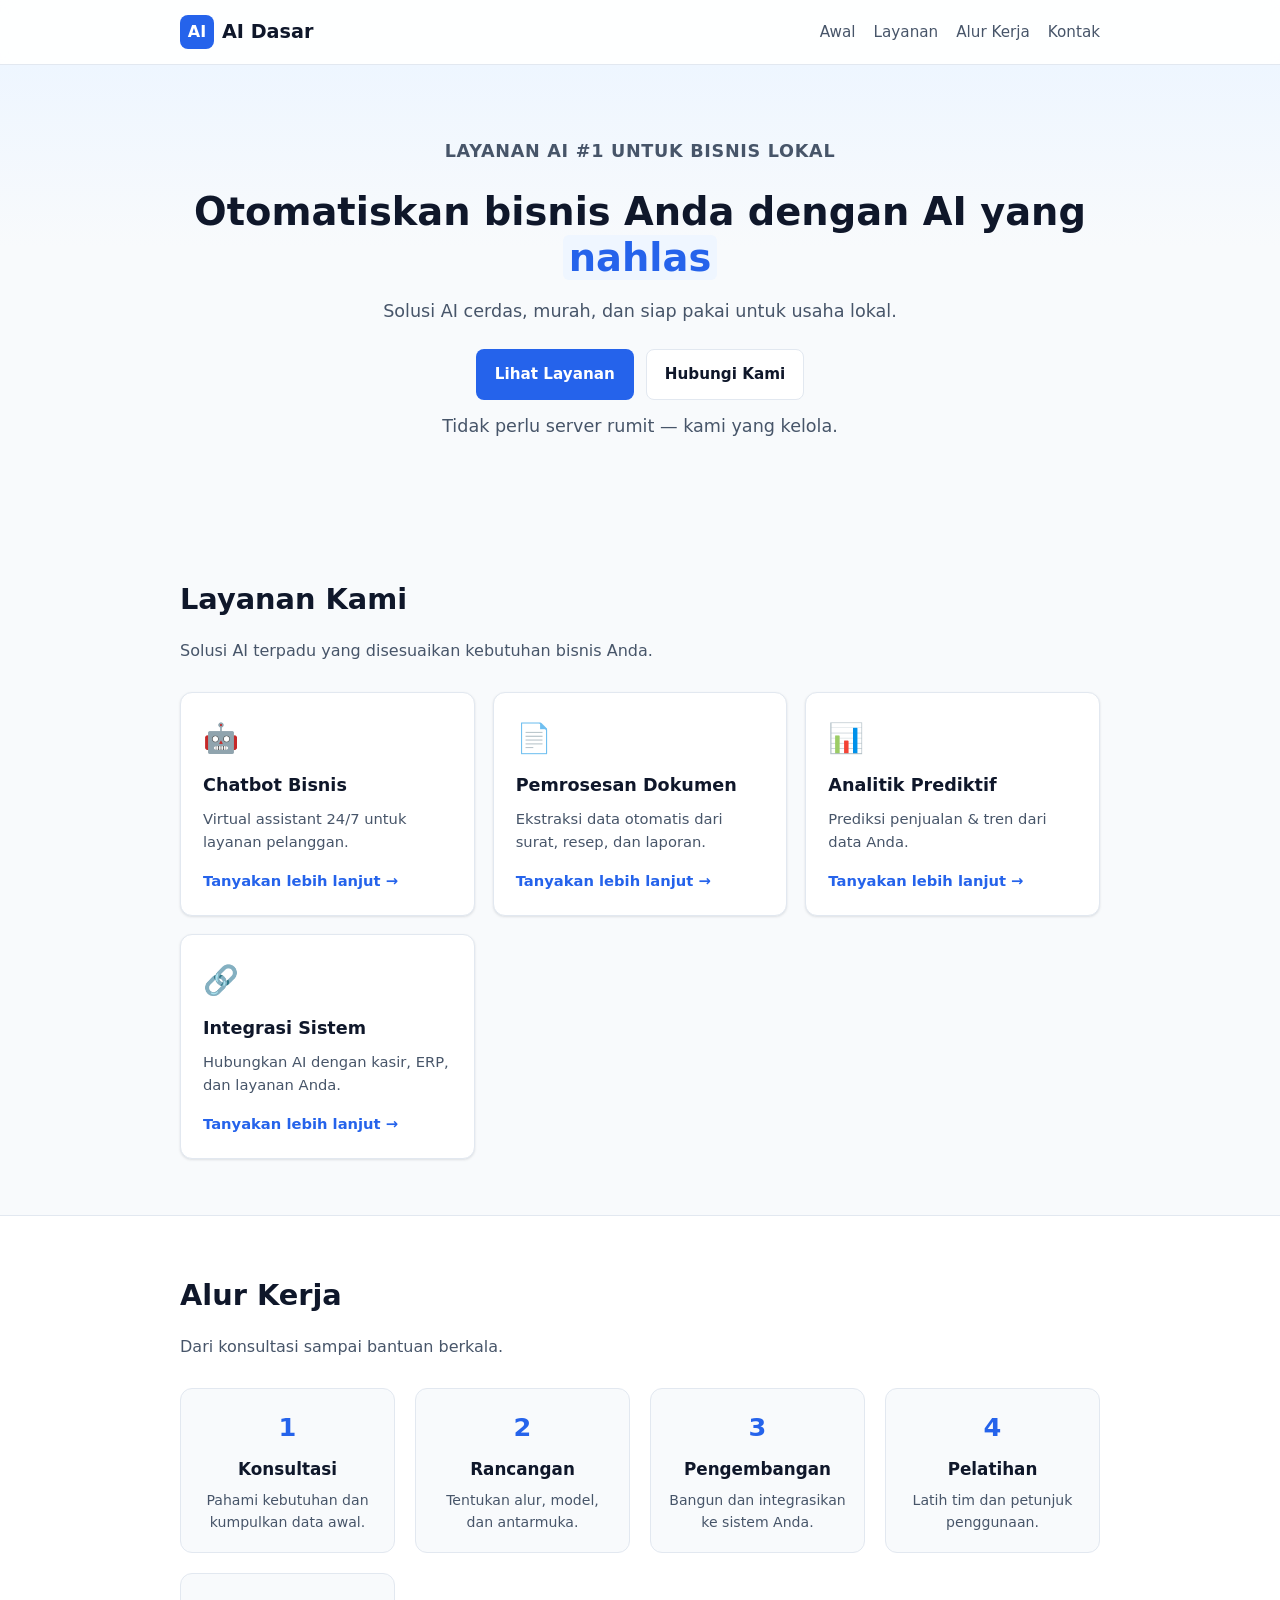
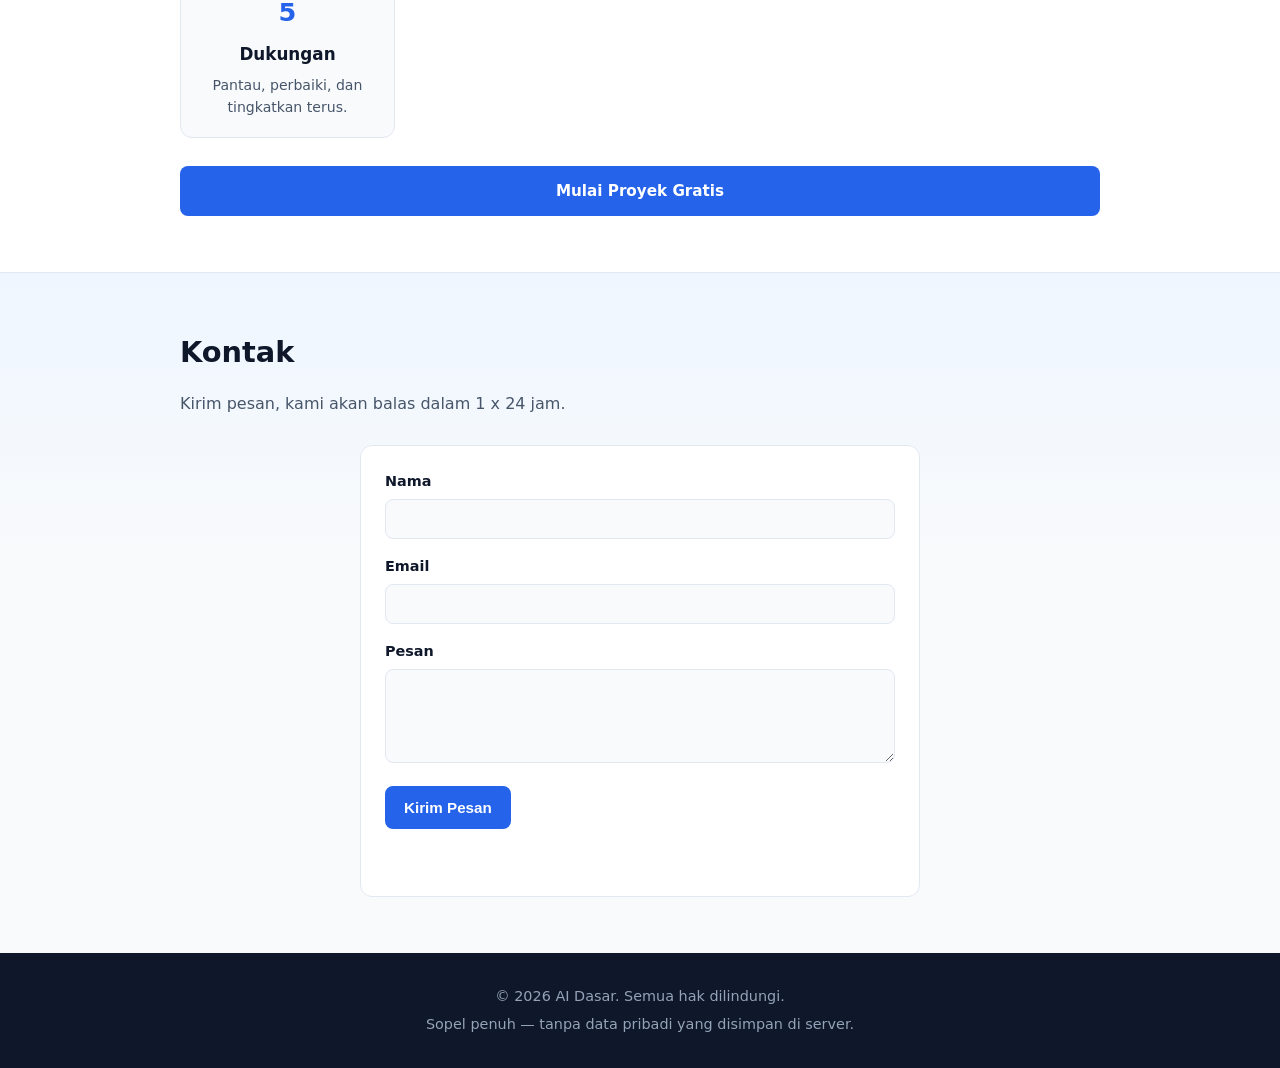
==== site/index.html @ 723adaa4 "feat: landing page hermes pakai opencode docker" ====
<!DOCTYPE html>
<html lang="id">
<head>
  <meta charset="UTF-8" />
  <meta name="viewport" content="width=device-width, initial-scale=1.0" />
  <meta name="description" content="Layanan AI pintar dan murah untuk bisnis lokal. Chatbot, pemrosesan dokumen, analitik, dan integrasi sistem." />
  <title>AI Dasar — Layanan AI untuk Bisnis Lokal</title>
  <link rel="stylesheet" href="styles.css" />
</head>
<body>
  <header class="site-header">
    <div class="container header-inner">
      <a class="brand" href="#" aria-label="AI Dasar Home">
        <span class="brand-logo">AI</span>
        <span class="brand-name">AI Dasar</span>
      </a>
      <nav class="nav" id="nav" aria-label="Utama">
        <ul>
          <li><a href="#awal">Awal</a></li>
          <li><a href="#layanan">Layanan</a></li>
          <li><a href="#alur">Alur Kerja</a></li>
          <li><a href="#kontak">Kontak</a></li>
        </ul>
        <button class="nav-toggle" id="nav-toggle" aria-label="Buka menu" aria-expanded="false">
          <span class="sr-only">Buka menu</span>
          <span class="hamburger"></span>
        </button>
      </nav>
    </div>
  </header>

  <section class="hero" id="awal">
    <div class="container">
      <p class="eyebrow">Layanan AI #1 untuk bisnis lokal</p>
      <h1>Otomatiskan bisnis Anda dengan AI yang <span class="highlight">nahlas</span></h1>
      <p>Solusi AI cerdas, murah, dan siap pakai untuk usaha lokal.</p>
      <div class="hero-actions">
        <a class="btn btn-primary" href="#layanan">Lihat Layanan</a>
        <a class="btn btn-outline" href="#kontak">Hubungi Kami</a>
      </div>
      <p class="hero-tip">Tidak perlu server rumit — kami yang kelola.</p>
    </div>
  </section>

  <section class="services" id="layanan">
    <div class="container">
      <h2 class="section-title">Layanan Kami</h2>
      <p class="section-subtitle">Solusi AI terpadu yang disesuaikan kebutuhan bisnis Anda.</p>
      <div class="cards">
        <article class="card">
          <div class="card-icon">🤖</div>
          <h3>Chatbot Bisnis</h3>
          <p>Virtual assistant 24/7 untuk layanan pelanggan.</p>
          <a class="card-link" href="#kontak">Tanyakan lebih lanjut →</a>
        </article>
        <article class="card">
          <div class="card-icon">📄</div>
          <h3>Pemrosesan Dokumen</h3>
          <p>Ekstraksi data otomatis dari surat, resep, dan laporan.</p>
          <a class="card-link" href="#kontak">Tanyakan lebih lanjut →</a>
        </article>
        <article class="card">
          <div class="card-icon">📊</div>
          <h3>Analitik Prediktif</h3>
          <p>Prediksi penjualan &amp; tren dari data Anda.</p>
          <a class="card-link" href="#kontak">Tanyakan lebih lanjut →</a>
        </article>
        <article class="card">
          <div class="card-icon">🔗</div>
          <h3>Integrasi Sistem</h3>
          <p>Hubungkan AI dengan kasir, ERP, dan layanan Anda.</p>
          <a class="card-link" href="#kontak">Tanyakan lebih lanjut →</a>
        </article>
      </div>
    </div>
  </section>

  <section class="workflow" id="alur">
    <div class="container">
      <h2 class="section-title">Alur Kerja</h2>
      <p class="section-subtitle">Dari konsultasi sampai bantuan berkala.</p>
      <ol class="steps">
        <li class="step">
          <span class="step-number">1</span>
          <h3>Konsultasi</h3>
          <p>Pahami kebutuhan dan kumpulkan data awal.</p>
        </li>
        <li class="step">
          <span class="step-number">2</span>
          <h3>Rancangan</h3>
          <p>Tentukan alur, model, dan antarmuka.</p>
        </li>
        <li class="step">
          <span class="step-number">3</span>
          <h3>Pengembangan</h3>
          <p>Bangun dan integrasikan ke sistem Anda.</p>
        </li>
        <li class="step">
          <span class="step-number">4</span>
          <h3>Pelatihan</h3>
          <p>Latih tim dan petunjuk penggunaan.</p>
        </li>
        <li class="step">
          <span class="step-number">5</span>
          <h3>Dukungan</h3>
          <p>Pantau, perbaiki, dan tingkatkan terus.</p>
        </li>
      </ol>
      <a class="btn btn-primary btn-block" href="#kontak">Mulai Proyek Gratis</a>
    </div>
  </section>

  <section class="contact" id="kontak">
    <div class="container">
      <h2 class="section-title">Kontak</h2>
      <p class="section-subtitle">Kirim pesan, kami akan balas dalam 1 x 24 jam.</p>
      <form class="form" id="contact-form" novalidate>
        <div class="form-group">
          <label for="name">Nama</label>
          <input type="text" id="name" name="name" autocomplete="name" required />
        </div>
        <div class="form-group">
          <label for="email">Email</label>
          <input type="email" id="email" name="email" autocomplete="email" required />
        </div>
        <div class="form-group">
          <label for="message">Pesan</label>
          <textarea id="message" name="message" rows="4" required></textarea>
        </div>
        <button class="btn btn-primary" type="submit">Kirim Pesan</button>
        <p class="form-status" id="form-status" role="status"></p>
      </form>
    </div>
  </section>

  <footer class="site-footer">
    <div class="container">
      <p>&copy; 2026 AI Dasar. Semua hak dilindungi.</p>
      <p class="footer-note">Sopel penuh — tanpa data pribadi yang disimpan di server.</p>
    </div>
  </footer>

  <script src="app.js"></script>
</body>
</html>
---- site/styles.css ----
/* ============ CSS Variables ============ */
:root {
  --color-bg: #f8fafc;
  --color-surface: #ffffff;
  --color-text: #0f172a;
  --color-text-secondary: #475569;
  --color-primary: #2563eb;
  --color-primary-hover: #1d4ed8;
  --color-primary-light: #eff6ff;
  --color-accent: #0ea5e9;
  --color-border: #e2e8f0;
  --color-footer: #0f172a;
  --color-footer-text: #94a3b8;
  --radius: 12px;
  --shadow: 0 1px 3px rgba(15, 23, 42, 0.08), 0 1px 2px rgba(15, 23, 42, 0.04);
  --shadow-lg: 0 10px 25px rgba(15, 23, 42, 0.10);
  --leading: 1.6;
  --font: "Segoe UI", system-ui, -apple-system, sans-serif;
}

* { box-sizing: border-box; }

html {
  scroll-behavior: smooth;
  -webkit-text-size-adjust: 100%;
}

body {
  margin: 0;
  font-family: var(--font);
  background: var(--color-bg);
  color: var(--color-text);
  line-height: var(--leading);
  -webkit-font-smoothing: antialiased;
}

img { max-width: 100%; display: block; }

a { color: var(--color-primary); text-decoration: none; }
a:hover { text-decoration: underline; }

ul { list-style: none; margin: 0; padding: 0; }

.sr-only {
  position: absolute;
  width: 1px; height: 1px;
  padding: 0; margin: -1px;
  overflow: hidden;
  clip: rect(0, 0, 0, 0);
  white-space: nowrap;
  border: 0;
}

/* ============ Layout ============ */
.container {
  width: 100%;
  max-width: 960px;
  margin: 0 auto;
  padding: 0 20px;
}

/* ============ Header ============ */
.site-header {
  position: sticky;
  top: 0;
  z-index: 100;
  background: rgba(255, 255, 255, 0.85);
  backdrop-filter: blur(8px);
  border-bottom: 1px solid var(--color-border);
}

.header-inner {
  display: flex;
  align-items: center;
  justify-content: space-between;
  height: 64px;
}

.brand {
  display: flex;
  align-items: center;
  gap: 8px;
  font-weight: 700;
  font-size: 1.2rem;
  color: var(--color-text);
}
.brand-logo {
  background: var(--color-primary);
  color: #fff;
  width: 34px; height: 34px;
  border-radius: 8px;
  display: flex;
  align-items: center;
  justify-content: center;
  font-size: 1rem;
}

.nav ul {
  display: flex;
  gap: 18px;
}
.nav a {
  font-size: 0.95rem;
  font-weight: 500;
  color: var(--color-text-secondary);
  transition: color 0.15s;
}
.nav a:hover { color: var(--color-primary); }

.nav-toggle {
  display: none;
  background: transparent;
  border: 1px solid var(--color-border);
  border-radius: 8px;
  padding: 8px;
  cursor: pointer;
  font-size: 1.2rem;
  color: var(--color-text);
}

/* ============ Hero ============ */
.hero {
  padding: 72px 0 56px;
  text-align: center;
  background: linear-gradient(180deg, #eef6ff 0%, var(--color-bg) 40%);
}
.eyebrow {
  color: var(--color-primary);
  font-weight: 700;
  text-transform: uppercase;
  letter-spacing: 0.04em;
  font-size: 0.85rem;
  margin-bottom: 16px;
}
.hero h1 {
  font-size: clamp(1.5rem, 4vw, 2.4rem);
  line-height: 1.2;
  margin: 0 0 16px;
}
.highlight {
  color: var(--color-primary);
  background: var(--color-primary-light);
  padding: 0 6px;
  border-radius: 6px;
}
.hero p {
  color: var(--color-text-secondary);
  font-size: 1.1rem;
  margin: 0 auto 24px;
  max-width: 560px;
}
.hero-actions {
  display: flex;
  gap: 12px;
  justify-content: center;
  flex-wrap: wrap;
  margin-bottom: 12px;
}
.hero-tip {
  font-size: 0.85rem;
  color: var(--color-text-secondary);
}

/* ============ Buttons ============ */
.btn {
  display: inline-flex;
  align-items: center;
  justify-content: center;
  padding: 12px 18px;
  border-radius: 8px;
  font-weight: 600;
  font-size: 0.95rem;
  cursor: pointer;
  border: 1px solid transparent;
  transition: background 0.15s, border-color 0.15s, transform 0.05s;
  text-decoration: none;
}
.btn-primary {
  background: var(--color-primary);
  color: #fff;
}
.btn-primary:hover { background: var(--color-primary-hover); text-decoration: none; }
.btn-outline {
  background: #fff;
  border-color: var(--color-border);
  color: var(--color-text);
}
.btn-outline:hover { border-color: var(--color-primary); color: var(--color-primary); }
.btn-block { width: 100%; }

/* ============ Sections ============ */
section {
  padding: 56px 0;
}
.section-title {
  font-size: clamp(1.4rem, 3vw, 1.8rem);
  margin: 0 0 8px;
}
.section-subtitle {
  color: var(--color-text-secondary);
  margin-bottom: 28px;
  max-width: 600px;
}

/* ============ Cards ============ */
.cards {
  display: grid;
  grid-template-columns: repeat(auto-fit, minmax(230px, 1fr));
  gap: 18px;
}
.card {
  background: var(--color-surface);
  border: 1px solid var(--color-border);
  border-radius: var(--radius);
  padding: 22px;
  box-shadow: var(--shadow);
  transition: box-shadow 0.15s;
}
.card:hover { box-shadow: var(--shadow-lg); }
.card-icon { font-size: 1.8rem; margin-bottom: 10px; }
.card h3 {
  font-size: 1.1rem;
  margin: 0 0 8px;
}
.card p {
  color: var(--color-text-secondary);
  font-size: 0.92rem;
  margin: 0 0 14px;
}
.card-link {
  font-size: 0.92rem;
  color: var(--color-primary);
  font-weight: 600;
}

/* ============ Workflow / Steps ============ */
.workflow { background: var(--color-surface); border-top: 1px solid var(--color-border); border-bottom: 1px solid var(--color-border); }
.steps {
  display: grid;
  grid-template-columns: repeat(auto-fit, minmax(180px, 1fr));
  gap: 20px;
  counter-reset: step;
  list-style: none;
  padding: 0;
  margin: 0 0 28px;
}
.step {
  display: flex;
  flex-direction: column;
  align-items: center;
  text-align: center;
  padding: 18px;
  border-radius: var(--radius);
  border: 1px solid var(--color-border);
  background: var(--color-bg);
}
.step-number {
  font-size: 1.6rem;
  font-weight: 800;
  color: var(--color-primary);
  margin-bottom: 8px;
}
.step h3 {
  font-size: 1.05rem;
  margin: 0 0 6px;
}
.step p {
  color: var(--color-text-secondary);
  font-size: 0.88rem;
  margin: 0;
}

/* ============ Contact Form ============ */
.contact { background: linear-gradient(180deg, #eef6ff 0%, var(--color-bg) 40%); }
.form {
  max-width: 560px;
  margin: 0 auto;
  background: var(--color-surface);
  border: 1px solid var(--color-border);
  border-radius: var(--radius);
  padding: 24px;
}
.form-group { margin-bottom: 16px; }
.form-group label {
  display: block;
  font-size: 0.9rem;
  font-weight: 600;
  margin-bottom: 6px;
}
.form-group input,
.form-group textarea {
  width: 100%;
  padding: 10px 12px;
  border: 1px solid var(--color-border);
  border-radius: 8px;
  font-family: var(--font);
  font-size: 0.95rem;
  color: var(--color-text);
  background: var(--color-bg);
}
.form-group input:focus,
.form-group textarea:focus {
  outline: 2px solid var(--color-primary-light);
  border-color: var(--color-primary);
}
.form-status {
  min-height: 1.3em;
  margin-top: 10px;
  font-size: 0.9rem;
  color: var(--color-text-secondary);
  text-align: center;
}
.form-status.error { color: #b91c1c; }

/* ============ Footer ============ */
.site-footer {
  background: var(--color-footer);
  color: var(--color-footer-text);
  padding: 28px 0;
  text-align: center;
}
.site-footer p { margin: 4px 0; font-size: 0.9rem; }

/* ============ Responsive ============ */
@media (max-width: 640px) {
  .nav ul {
    flex-direction: column;
    position: absolute;
    top: 100%;
    left: 0;
    right: 0;
    background: var(--color-bg);
    border-bottom: 1px solid var(--color-border);
    padding: 12px 20px;
    gap: 12px;
    max-height: 0;
    overflow: hidden;
    transition: max-height 0.2s ease;
  }
  .nav.open ul { max-height: 320px; }
  .nav-toggle { display: flex; align-items: center; justify-content: center; }

  .hero { padding: 48px 0 40px; }
  .hero-actions { flex-direction: column; width: 100%; }
  .hero-actions .btn { width: 100%; }

  .cards { grid-template-columns: 1fr; }
  .steps { grid-template-columns: 1fr; }
  .step { flex-direction: row; gap: 12px; }
  .step-number { margin-bottom: 0; }
}
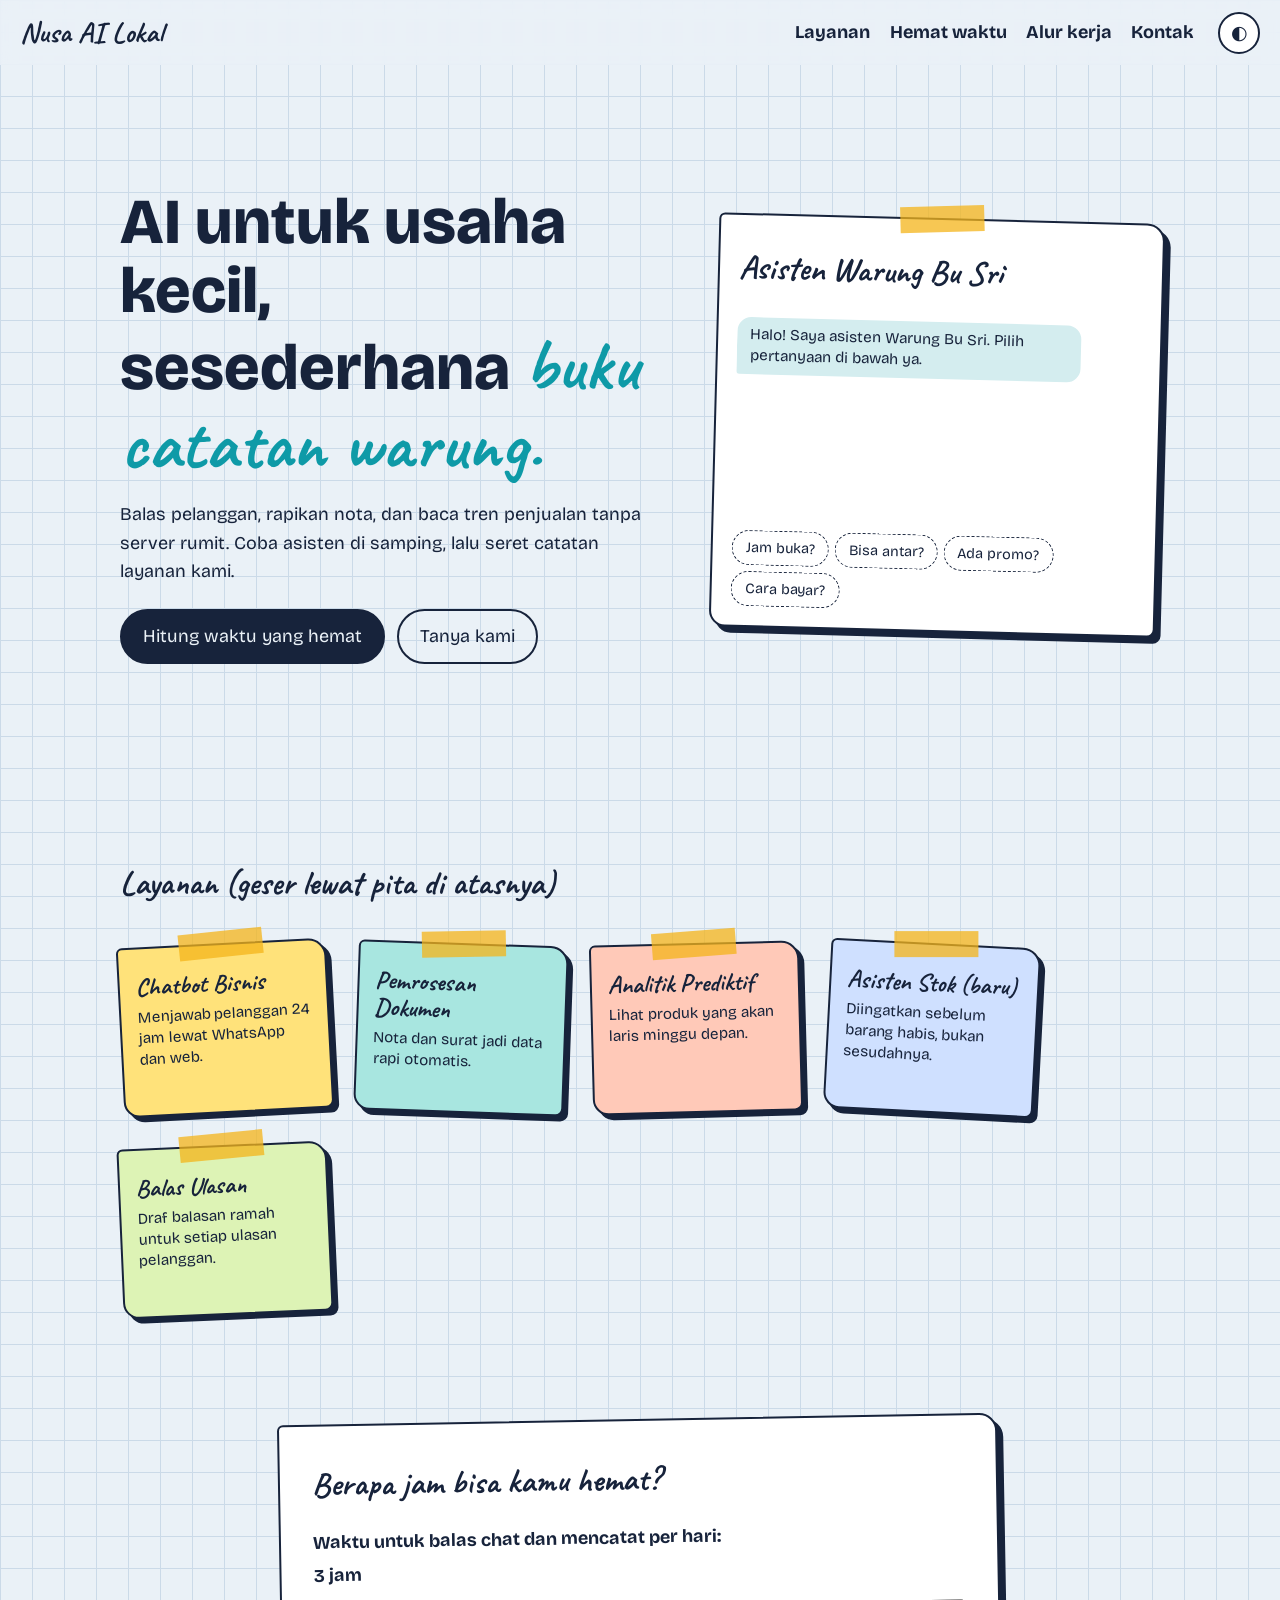
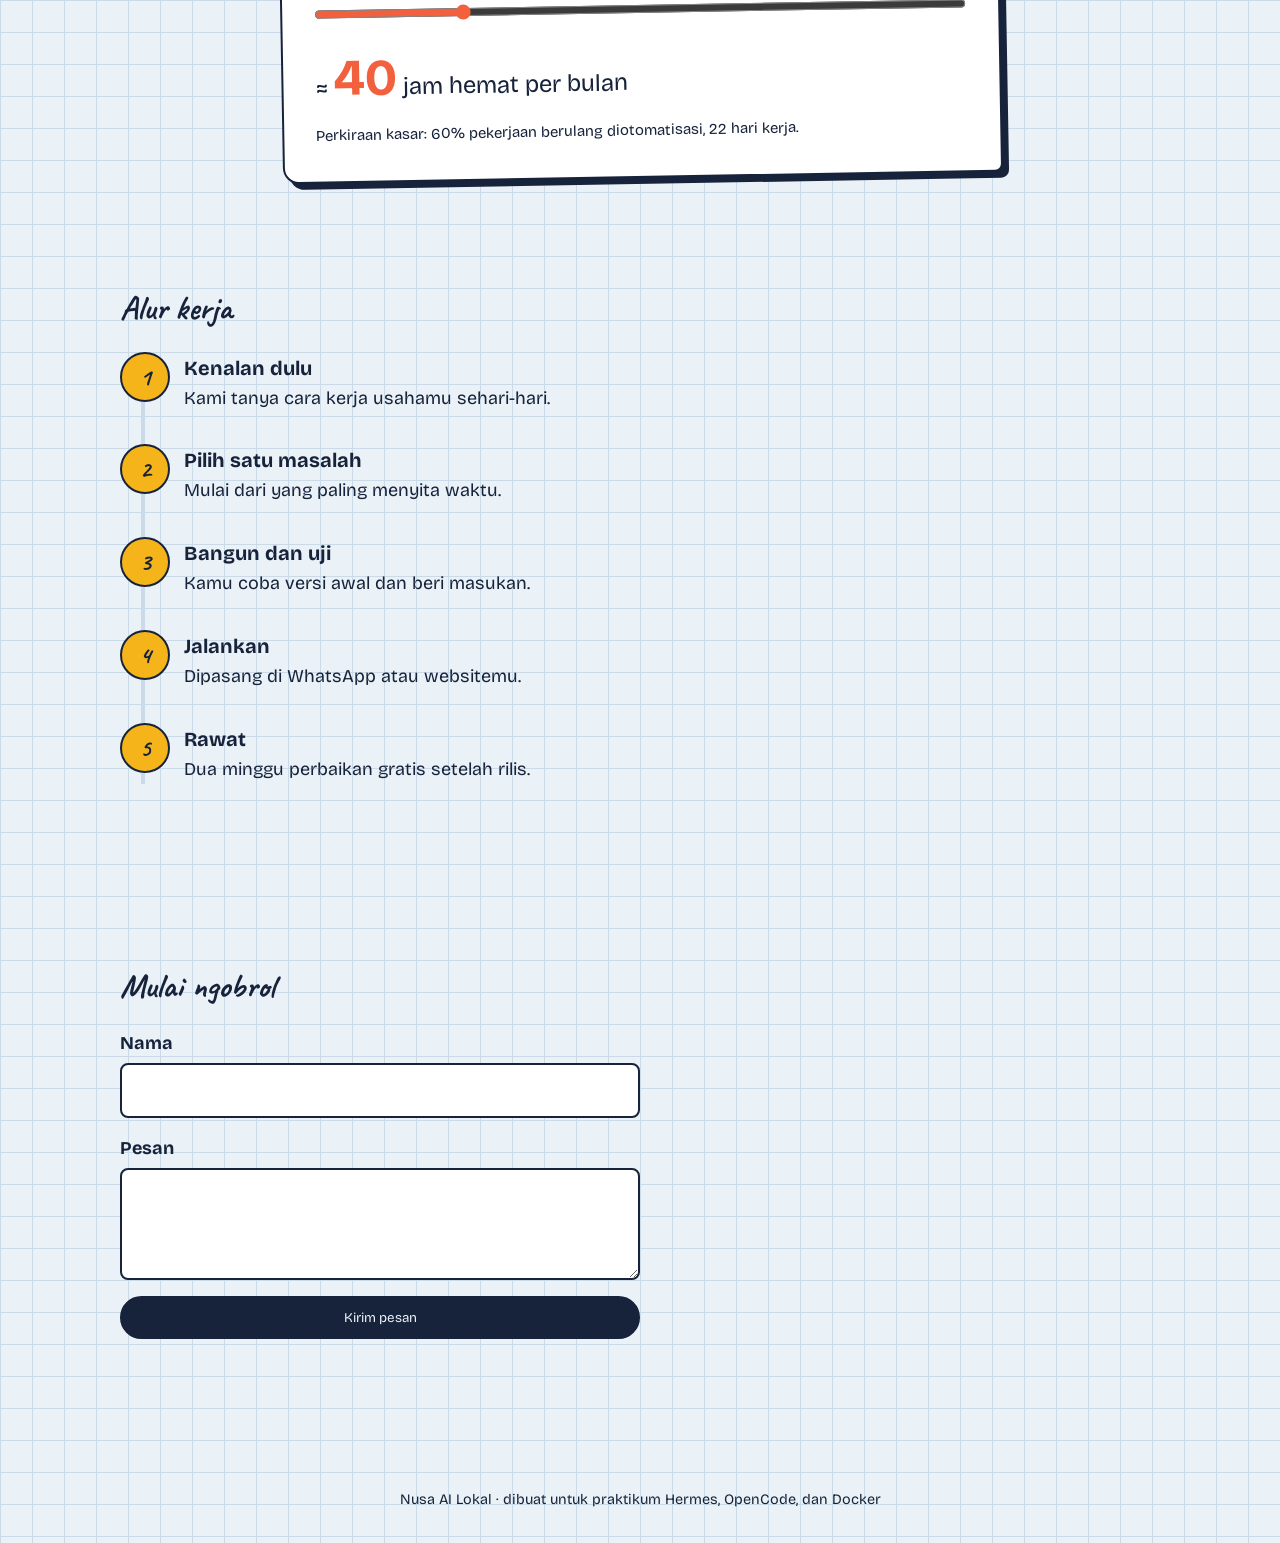
==== commit cf76d8e9: "feat: redesign interaktif nusa ai lokal" ====
--- a/site/index.html
+++ b/site/index.html
@@ -1,145 +1,86 @@
-<!DOCTYPE html>
+<!doctype html>
 <html lang="id">
 <head>
-  <meta charset="UTF-8" />
-  <meta name="viewport" content="width=device-width, initial-scale=1.0" />
-  <meta name="description" content="Layanan AI pintar dan murah untuk bisnis lokal. Chatbot, pemrosesan dokumen, analitik, dan integrasi sistem." />
-  <title>AI Dasar — Layanan AI untuk Bisnis Lokal</title>
-  <link rel="stylesheet" href="styles.css" />
+  <meta charset="UTF-8">
+  <meta name="viewport" content="width=device-width, initial-scale=1">
+  <title>Nusa AI Lokal</title>
+  <link rel="preconnect" href="https://fonts.googleapis.com">
+  <link href="https://fonts.googleapis.com/css2?family=Bricolage+Grotesque:wght@400;700;800&family=Caveat:wght@600;700&display=swap" rel="stylesheet">
+  <link rel="stylesheet" href="styles.css">
+  <noscript><style>#loader{display:none}</style></noscript>
 </head>
 <body>
-  <header class="site-header">
-    <div class="container header-inner">
-      <a class="brand" href="#" aria-label="AI Dasar Home">
-        <span class="brand-logo">AI</span>
-        <span class="brand-name">AI Dasar</span>
-      </a>
-      <nav class="nav" id="nav" aria-label="Utama">
-        <ul>
-          <li><a href="#awal">Awal</a></li>
-          <li><a href="#layanan">Layanan</a></li>
-          <li><a href="#alur">Alur Kerja</a></li>
-          <li><a href="#kontak">Kontak</a></li>
-        </ul>
-        <button class="nav-toggle" id="nav-toggle" aria-label="Buka menu" aria-expanded="false">
-          <span class="sr-only">Buka menu</span>
-          <span class="hamburger"></span>
-        </button>
-      </nav>
-    </div>
+  <!-- loader gelembung -->
+  <div id="loader"><span></span><span></span><span></span><p class="hand">menyiapkan warung digital…</p></div>
+
+  <header class="bar">
+    <a class="logo hand" href="#">Nusa AI Lokal</a>
+    <nav><a href="#layanan">Layanan</a><a href="#kalkulator">Hemat waktu</a><a href="#alur">Alur kerja</a><a href="#kontak">Kontak</a></nav>
+    <button id="theme" aria-label="Ganti tema terang atau gelap">◐</button>
   </header>
 
-  <section class="hero" id="awal">
-    <div class="container">
-      <p class="eyebrow">Layanan AI #1 untuk bisnis lokal</p>
-      <h1>Otomatiskan bisnis Anda dengan AI yang <span class="highlight">nahlas</span></h1>
-      <p>Solusi AI cerdas, murah, dan siap pakai untuk usaha lokal.</p>
-      <div class="hero-actions">
-        <a class="btn btn-primary" href="#layanan">Lihat Layanan</a>
-        <a class="btn btn-outline" href="#kontak">Hubungi Kami</a>
+  <main>
+    <!-- hero: sapaan + demo chatbot yang bisa dicoba -->
+    <section class="hero">
+      <div>
+        <h1>AI untuk usaha kecil, sesederhana <span class="hand">buku catatan warung.</span></h1>
+        <p>Balas pelanggan, rapikan nota, dan baca tren penjualan tanpa server rumit. Coba asisten di samping, lalu seret catatan layanan kami.</p>
+        <p class="row"><a class="btn" href="#kalkulator">Hitung waktu yang hemat</a><a class="btn ghost" href="#kontak">Tanya kami</a></p>
       </div>
-      <p class="hero-tip">Tidak perlu server rumit — kami yang kelola.</p>
-    </div>
-  </section>
+      <div class="chat"><i class="tape"></i>
+        <h2 class="hand">Asisten Warung Bu Sri</h2>
+        <div id="log" aria-live="polite"></div>
+        <div id="chips"><button>Jam buka?</button><button>Bisa antar?</button><button>Ada promo?</button><button>Cara bayar?</button></div>
+      </div>
+    </section>
 
-  <section class="services" id="layanan">
-    <div class="container">
-      <h2 class="section-title">Layanan Kami</h2>
-      <p class="section-subtitle">Solusi AI terpadu yang disesuaikan kebutuhan bisnis Anda.</p>
-      <div class="cards">
-        <article class="card">
-          <div class="card-icon">🤖</div>
-          <h3>Chatbot Bisnis</h3>
-          <p>Virtual assistant 24/7 untuk layanan pelanggan.</p>
-          <a class="card-link" href="#kontak">Tanyakan lebih lanjut →</a>
-        </article>
-        <article class="card">
-          <div class="card-icon">📄</div>
-          <h3>Pemrosesan Dokumen</h3>
-          <p>Ekstraksi data otomatis dari surat, resep, dan laporan.</p>
-          <a class="card-link" href="#kontak">Tanyakan lebih lanjut →</a>
-        </article>
-        <article class="card">
-          <div class="card-icon">📊</div>
-          <h3>Analitik Prediktif</h3>
-          <p>Prediksi penjualan &amp; tren dari data Anda.</p>
-          <a class="card-link" href="#kontak">Tanyakan lebih lanjut →</a>
-        </article>
-        <article class="card">
-          <div class="card-icon">🔗</div>
-          <h3>Integrasi Sistem</h3>
-          <p>Hubungkan AI dengan kasir, ERP, dan layanan Anda.</p>
-          <a class="card-link" href="#kontak">Tanyakan lebih lanjut →</a>
-        </article>
+    <!-- layanan: catatan tempel yang bisa digeser -->
+    <section id="layanan">
+      <h2 class="hand">Layanan (geser lewat pita di atasnya)</h2>
+      <div class="board">
+        <article class="note" style="--r:-3deg;--c:#FFE27A"><i class="tape"></i><h3 class="hand">Chatbot Bisnis</h3><p>Menjawab pelanggan 24 jam lewat WhatsApp dan web.</p></article>
+        <article class="note" style="--r:2deg;--c:#A8E6E0"><i class="tape"></i><h3 class="hand">Pemrosesan Dokumen</h3><p>Nota dan surat jadi data rapi otomatis.</p></article>
+        <article class="note" style="--r:-1.5deg;--c:#FFC9B8"><i class="tape"></i><h3 class="hand">Analitik Prediktif</h3><p>Lihat produk yang akan laris minggu depan.</p></article>
+        <article class="note" style="--r:3deg;--c:#CFE0FF"><i class="tape"></i><h3 class="hand">Asisten Stok (baru)</h3><p>Diingatkan sebelum barang habis, bukan sesudahnya.</p></article>
+        <article class="note" style="--r:-2.5deg;--c:#DDF3B5"><i class="tape"></i><h3 class="hand">Balas Ulasan</h3><p>Draf balasan ramah untuk setiap ulasan pelanggan.</p></article>
       </div>
-    </div>
-  </section>
+    </section>
 
-  <section class="workflow" id="alur">
-    <div class="container">
-      <h2 class="section-title">Alur Kerja</h2>
-      <p class="section-subtitle">Dari konsultasi sampai bantuan berkala.</p>
-      <ol class="steps">
-        <li class="step">
-          <span class="step-number">1</span>
-          <h3>Konsultasi</h3>
-          <p>Pahami kebutuhan dan kumpulkan data awal.</p>
-        </li>
-        <li class="step">
-          <span class="step-number">2</span>
-          <h3>Rancangan</h3>
-          <p>Tentukan alur, model, dan antarmuka.</p>
-        </li>
-        <li class="step">
-          <span class="step-number">3</span>
-          <h3>Pengembangan</h3>
-          <p>Bangun dan integrasikan ke sistem Anda.</p>
-        </li>
-        <li class="step">
-          <span class="step-number">4</span>
-          <h3>Pelatihan</h3>
-          <p>Latih tim dan petunjuk penggunaan.</p>
-        </li>
-        <li class="step">
-          <span class="step-number">5</span>
-          <h3>Dukungan</h3>
-          <p>Pantau, perbaiki, dan tingkatkan terus.</p>
-        </li>
+    <!-- kalkulator hemat waktu -->
+    <section id="kalkulator" class="calc">
+      <h2 class="hand">Berapa jam bisa kamu hemat?</h2>
+      <label for="range">Waktu untuk balas chat dan mencatat per hari: <b><output id="jam">3</output> jam</b></label>
+      <input id="range" type="range" min="1" max="10" value="3">
+      <p class="big">≈ <b id="hasil">0</b> jam hemat per bulan</p>
+      <small>Perkiraan kasar: 60% pekerjaan berulang diotomatisasi, 22 hari kerja.</small>
+    </section>
+
+    <!-- alur kerja: urutan nyata, jadi memakai nomor -->
+    <section id="alur">
+      <h2 class="hand">Alur kerja</h2>
+      <ol class="flow">
+        <li><b>Kenalan dulu</b> Kami tanya cara kerja usahamu sehari-hari.</li>
+        <li><b>Pilih satu masalah</b> Mulai dari yang paling menyita waktu.</li>
+        <li><b>Bangun dan uji</b> Kamu coba versi awal dan beri masukan.</li>
+        <li><b>Jalankan</b> Dipasang di WhatsApp atau websitemu.</li>
+        <li><b>Rawat</b> Dua minggu perbaikan gratis setelah rilis.</li>
       </ol>
-      <a class="btn btn-primary btn-block" href="#kontak">Mulai Proyek Gratis</a>
-    </div>
-  </section>
+    </section>
 
-  <section class="contact" id="kontak">
-    <div class="container">
-      <h2 class="section-title">Kontak</h2>
-      <p class="section-subtitle">Kirim pesan, kami akan balas dalam 1 x 24 jam.</p>
-      <form class="form" id="contact-form" novalidate>
-        <div class="form-group">
-          <label for="name">Nama</label>
-          <input type="text" id="name" name="name" autocomplete="name" required />
-        </div>
-        <div class="form-group">
-          <label for="email">Email</label>
-          <input type="email" id="email" name="email" autocomplete="email" required />
-        </div>
-        <div class="form-group">
-          <label for="message">Pesan</label>
-          <textarea id="message" name="message" rows="4" required></textarea>
-        </div>
-        <button class="btn btn-primary" type="submit">Kirim Pesan</button>
-        <p class="form-status" id="form-status" role="status"></p>
+    <!-- kontak (demo, belum terhubung ke server) -->
+    <section id="kontak">
+      <h2 class="hand">Mulai ngobrol</h2>
+      <form id="form" novalidate>
+        <label>Nama<input name="nama" autocomplete="name"></label>
+        <label>Pesan<textarea name="pesan" rows="3"></textarea></label>
+        <button class="btn">Kirim pesan</button>
+        <p id="msg" role="status"></p>
       </form>
-    </div>
-  </section>
+    </section>
+  </main>
 
-  <footer class="site-footer">
-    <div class="container">
-      <p>&copy; 2026 AI Dasar. Semua hak dilindungi.</p>
-      <p class="footer-note">Sopel penuh — tanpa data pribadi yang disimpan di server.</p>
-    </div>
-  </footer>
-
+  <footer>Nusa AI Lokal · dibuat untuk praktikum Hermes, OpenCode, dan Docker</footer>
+  <canvas id="fx" aria-hidden="true"></canvas>
   <script src="app.js"></script>
 </body>
 </html>
--- a/site/styles.css
+++ b/site/styles.css
@@ -1,351 +1,69 @@
-/* ============ CSS Variables ============ */
-:root {
-  --color-bg: #f8fafc;
-  --color-surface: #ffffff;
-  --color-text: #0f172a;
-  --color-text-secondary: #475569;
-  --color-primary: #2563eb;
-  --color-primary-hover: #1d4ed8;
-  --color-primary-light: #eff6ff;
-  --color-accent: #0ea5e9;
-  --color-border: #e2e8f0;
-  --color-footer: #0f172a;
-  --color-footer-text: #94a3b8;
-  --radius: 12px;
-  --shadow: 0 1px 3px rgba(15, 23, 42, 0.08), 0 1px 2px rgba(15, 23, 42, 0.04);
-  --shadow-lg: 0 10px 25px rgba(15, 23, 42, 0.10);
-  --leading: 1.6;
-  --font: "Segoe UI", system-ui, -apple-system, sans-serif;
-}
-
-* { box-sizing: border-box; }
-
-html {
-  scroll-behavior: smooth;
-  -webkit-text-size-adjust: 100%;
-}
-
-body {
-  margin: 0;
-  font-family: var(--font);
-  background: var(--color-bg);
-  color: var(--color-text);
-  line-height: var(--leading);
-  -webkit-font-smoothing: antialiased;
-}
-
-img { max-width: 100%; display: block; }
-
-a { color: var(--color-primary); text-decoration: none; }
-a:hover { text-decoration: underline; }
-
-ul { list-style: none; margin: 0; padding: 0; }
-
-.sr-only {
-  position: absolute;
-  width: 1px; height: 1px;
-  padding: 0; margin: -1px;
-  overflow: hidden;
-  clip: rect(0, 0, 0, 0);
-  white-space: nowrap;
-  border: 0;
-}
-
-/* ============ Layout ============ */
-.container {
-  width: 100%;
-  max-width: 960px;
-  margin: 0 auto;
-  padding: 0 20px;
-}
-
-/* ============ Header ============ */
-.site-header {
-  position: sticky;
-  top: 0;
-  z-index: 100;
-  background: rgba(255, 255, 255, 0.85);
-  backdrop-filter: blur(8px);
-  border-bottom: 1px solid var(--color-border);
-}
-
-.header-inner {
-  display: flex;
-  align-items: center;
-  justify-content: space-between;
-  height: 64px;
-}
-
-.brand {
-  display: flex;
-  align-items: center;
-  gap: 8px;
-  font-weight: 700;
-  font-size: 1.2rem;
-  color: var(--color-text);
-}
-.brand-logo {
-  background: var(--color-primary);
-  color: #fff;
-  width: 34px; height: 34px;
-  border-radius: 8px;
-  display: flex;
-  align-items: center;
-  justify-content: center;
-  font-size: 1rem;
-}
-
-.nav ul {
-  display: flex;
-  gap: 18px;
-}
-.nav a {
-  font-size: 0.95rem;
-  font-weight: 500;
-  color: var(--color-text-secondary);
-  transition: color 0.15s;
-}
-.nav a:hover { color: var(--color-primary); }
-
-.nav-toggle {
-  display: none;
-  background: transparent;
-  border: 1px solid var(--color-border);
-  border-radius: 8px;
-  padding: 8px;
-  cursor: pointer;
-  font-size: 1.2rem;
-  color: var(--color-text);
-}
-
-/* ============ Hero ============ */
-.hero {
-  padding: 72px 0 56px;
-  text-align: center;
-  background: linear-gradient(180deg, #eef6ff 0%, var(--color-bg) 40%);
-}
-.eyebrow {
-  color: var(--color-primary);
-  font-weight: 700;
-  text-transform: uppercase;
-  letter-spacing: 0.04em;
-  font-size: 0.85rem;
-  margin-bottom: 16px;
-}
-.hero h1 {
-  font-size: clamp(1.5rem, 4vw, 2.4rem);
-  line-height: 1.2;
-  margin: 0 0 16px;
-}
-.highlight {
-  color: var(--color-primary);
-  background: var(--color-primary-light);
-  padding: 0 6px;
-  border-radius: 6px;
-}
-.hero p {
-  color: var(--color-text-secondary);
-  font-size: 1.1rem;
-  margin: 0 auto 24px;
-  max-width: 560px;
-}
-.hero-actions {
-  display: flex;
-  gap: 12px;
-  justify-content: center;
-  flex-wrap: wrap;
-  margin-bottom: 12px;
-}
-.hero-tip {
-  font-size: 0.85rem;
-  color: var(--color-text-secondary);
-}
-
-/* ============ Buttons ============ */
-.btn {
-  display: inline-flex;
-  align-items: center;
-  justify-content: center;
-  padding: 12px 18px;
-  border-radius: 8px;
-  font-weight: 600;
-  font-size: 0.95rem;
-  cursor: pointer;
-  border: 1px solid transparent;
-  transition: background 0.15s, border-color 0.15s, transform 0.05s;
-  text-decoration: none;
-}
-.btn-primary {
-  background: var(--color-primary);
-  color: #fff;
-}
-.btn-primary:hover { background: var(--color-primary-hover); text-decoration: none; }
-.btn-outline {
-  background: #fff;
-  border-color: var(--color-border);
-  color: var(--color-text);
-}
-.btn-outline:hover { border-color: var(--color-primary); color: var(--color-primary); }
-.btn-block { width: 100%; }
-
-/* ============ Sections ============ */
-section {
-  padding: 56px 0;
-}
-.section-title {
-  font-size: clamp(1.4rem, 3vw, 1.8rem);
-  margin: 0 0 8px;
-}
-.section-subtitle {
-  color: var(--color-text-secondary);
-  margin-bottom: 28px;
-  max-width: 600px;
-}
-
-/* ============ Cards ============ */
-.cards {
-  display: grid;
-  grid-template-columns: repeat(auto-fit, minmax(230px, 1fr));
-  gap: 18px;
-}
-.card {
-  background: var(--color-surface);
-  border: 1px solid var(--color-border);
-  border-radius: var(--radius);
-  padding: 22px;
-  box-shadow: var(--shadow);
-  transition: box-shadow 0.15s;
-}
-.card:hover { box-shadow: var(--shadow-lg); }
-.card-icon { font-size: 1.8rem; margin-bottom: 10px; }
-.card h3 {
-  font-size: 1.1rem;
-  margin: 0 0 8px;
-}
-.card p {
-  color: var(--color-text-secondary);
-  font-size: 0.92rem;
-  margin: 0 0 14px;
-}
-.card-link {
-  font-size: 0.92rem;
-  color: var(--color-primary);
-  font-weight: 600;
-}
-
-/* ============ Workflow / Steps ============ */
-.workflow { background: var(--color-surface); border-top: 1px solid var(--color-border); border-bottom: 1px solid var(--color-border); }
-.steps {
-  display: grid;
-  grid-template-columns: repeat(auto-fit, minmax(180px, 1fr));
-  gap: 20px;
-  counter-reset: step;
-  list-style: none;
-  padding: 0;
-  margin: 0 0 28px;
-}
-.step {
-  display: flex;
-  flex-direction: column;
-  align-items: center;
-  text-align: center;
-  padding: 18px;
-  border-radius: var(--radius);
-  border: 1px solid var(--color-border);
-  background: var(--color-bg);
-}
-.step-number {
-  font-size: 1.6rem;
-  font-weight: 800;
-  color: var(--color-primary);
-  margin-bottom: 8px;
-}
-.step h3 {
-  font-size: 1.05rem;
-  margin: 0 0 6px;
-}
-.step p {
-  color: var(--color-text-secondary);
-  font-size: 0.88rem;
-  margin: 0;
-}
-
-/* ============ Contact Form ============ */
-.contact { background: linear-gradient(180deg, #eef6ff 0%, var(--color-bg) 40%); }
-.form {
-  max-width: 560px;
-  margin: 0 auto;
-  background: var(--color-surface);
-  border: 1px solid var(--color-border);
-  border-radius: var(--radius);
-  padding: 24px;
-}
-.form-group { margin-bottom: 16px; }
-.form-group label {
-  display: block;
-  font-size: 0.9rem;
-  font-weight: 600;
-  margin-bottom: 6px;
-}
-.form-group input,
-.form-group textarea {
-  width: 100%;
-  padding: 10px 12px;
-  border: 1px solid var(--color-border);
-  border-radius: 8px;
-  font-family: var(--font);
-  font-size: 0.95rem;
-  color: var(--color-text);
-  background: var(--color-bg);
-}
-.form-group input:focus,
-.form-group textarea:focus {
-  outline: 2px solid var(--color-primary-light);
-  border-color: var(--color-primary);
-}
-.form-status {
-  min-height: 1.3em;
-  margin-top: 10px;
-  font-size: 0.9rem;
-  color: var(--color-text-secondary);
-  text-align: center;
-}
-.form-status.error { color: #b91c1c; }
-
-/* ============ Footer ============ */
-.site-footer {
-  background: var(--color-footer);
-  color: var(--color-footer-text);
-  padding: 28px 0;
-  text-align: center;
-}
-.site-footer p { margin: 4px 0; font-size: 0.9rem; }
-
-/* ============ Responsive ============ */
-@media (max-width: 640px) {
-  .nav ul {
-    flex-direction: column;
-    position: absolute;
-    top: 100%;
-    left: 0;
-    right: 0;
-    background: var(--color-bg);
-    border-bottom: 1px solid var(--color-border);
-    padding: 12px 20px;
-    gap: 12px;
-    max-height: 0;
-    overflow: hidden;
-    transition: max-height 0.2s ease;
-  }
-  .nav.open ul { max-height: 320px; }
-  .nav-toggle { display: flex; align-items: center; justify-content: center; }
-
-  .hero { padding: 48px 0 40px; }
-  .hero-actions { flex-direction: column; width: 100%; }
-  .hero-actions .btn { width: 100%; }
-
-  .cards { grid-template-columns: 1fr; }
-  .steps { grid-template-columns: 1fr; }
-  .step { flex-direction: row; gap: 12px; }
-  .step-number { margin-bottom: 0; }
-}
+:root{--paper:#EAF1F7;--line:#CBDAE8;--ink:#17233B;--card:#fff;--teal:#0E9AA7;--sun:#F4B41A;--coral:#F2603D} /* palet terang */
+[data-theme=gelap]{--paper:#0F1828;--line:#1A2A42;--ink:#E8EEF7;--card:#18243A} /* palet gelap */
+*{box-sizing:border-box;margin:0} /* reset dasar */
+html{scroll-behavior:smooth} /* scroll halus ke bagian */
+body{font:400 18px/1.6 'Bricolage Grotesque',system-ui,sans-serif;color:var(--ink);background:var(--paper);background-image:linear-gradient(var(--line) 1px,transparent 1px),linear-gradient(90deg,var(--line) 1px,transparent 1px);background-size:32px 32px;overflow-x:hidden;transition:background-color .4s} /* kertas kotak-kotak */
+.hand{font-family:Caveat,cursive;font-weight:700} /* font tulisan tangan */
+h1{font-size:clamp(2.2rem,5.5vw,4rem);line-height:1.08;font-weight:800;margin-bottom:1rem} /* judul besar */
+h1 .hand{color:var(--teal);font-size:1.15em} /* frasa tulisan tangan di judul */
+h2{font-size:2.1rem;margin-bottom:1rem} /* judul bagian */
+section{max-width:1080px;margin:0 auto;padding:4.5rem 1.25rem} /* jarak antarbagian */
+a{color:inherit} /* tautan ikut warna teks */
+:focus-visible{outline:3px solid var(--coral);outline-offset:3px} /* fokus keyboard terlihat */
+.bar{position:sticky;top:0;z-index:5;display:flex;align-items:center;gap:1.5rem;padding:.6rem 1.25rem;background:color-mix(in srgb,var(--paper) 88%,transparent);backdrop-filter:blur(8px)} /* navbar menempel */
+.logo{font-size:1.8rem;text-decoration:none;margin-right:auto} /* nama bisnis */
+nav{display:flex;gap:1.2rem} nav a{text-decoration:none;font-weight:700} /* menu */
+#theme{width:42px;height:42px;border-radius:50%;border:2px solid var(--ink);background:var(--card);color:var(--ink);font-size:1.2rem;cursor:pointer;transition:rotate .4s} /* tombol tema */
+#theme:hover{rotate:180deg} /* putar saat disorot */
+.btn{display:inline-block;padding:.7rem 1.3rem;border:2px solid var(--ink);border-radius:999px;background:var(--ink);color:var(--paper);font:700 1rem inherit;font-family:inherit;text-decoration:none;cursor:pointer;transition:transform .15s,box-shadow .15s} /* tombol utama */
+.btn:hover{transform:translate(-2px,-2px);box-shadow:4px 4px 0 var(--coral)} /* bayangan menyala saat disorot */
+.btn:active{transform:translate(1px,1px);box-shadow:none} /* efek tertekan */
+.ghost{background:transparent;color:var(--ink)} /* tombol sekunder */
+.row{display:flex;gap:.8rem;flex-wrap:wrap;margin-top:1.4rem} /* baris tombol */
+.hero{display:grid;grid-template-columns:1.1fr .9fr;gap:3rem;align-items:center;min-height:80vh} /* hero dua kolom */
+.chat,.note,.calc{position:relative;background:var(--card);border:2px solid var(--ink);border-radius:6px 18px 8px 16px;box-shadow:6px 6px 0 var(--ink)} /* gaya kertas tebal */
+.chat{padding:1.6rem 1.2rem 1.2rem;rotate:1.5deg} /* kartu chat miring */
+.tape{position:absolute;top:-14px;left:50%;width:84px;height:26px;translate:-50% 0;background:color-mix(in srgb,var(--sun) 75%,transparent);cursor:grab;touch-action:none;rotate:-3deg} /* pita perekat (juga pegangan geser) */
+#log{height:210px;overflow:auto;display:flex;flex-direction:column;gap:.5rem;padding:.4rem 0} /* area percakapan */
+#log p{max-width:85%;padding:.45rem .8rem;border-radius:14px;font-size:.95rem;line-height:1.4;animation:pop .25s} /* gelembung pesan */
+#log .bot{background:color-mix(in srgb,var(--teal) 18%,var(--card));border-bottom-left-radius:3px} /* pesan bot */
+#log .me{align-self:flex-end;background:var(--sun);color:#17233B;border-bottom-right-radius:3px} /* pesan pengguna */
+#log .dots{letter-spacing:.3em;animation:blink 1s infinite} /* titik mengetik */
+#chips{display:flex;flex-wrap:wrap;gap:.4rem;margin-top:.6rem} /* deretan pertanyaan cepat */
+#chips button{padding:.3rem .8rem;border:1.5px dashed var(--ink);border-radius:999px;background:none;color:var(--ink);font:inherit;font-size:.9rem;cursor:pointer} /* tombol pertanyaan */
+#chips button:hover{background:var(--sun);color:#17233B} /* sorotan pertanyaan */
+.board{display:flex;flex-wrap:wrap;gap:2rem 1.6rem;padding-top:1rem} /* papan catatan */
+.note{width:210px;min-height:170px;padding:1.5rem 1rem 1rem;background:var(--c);color:#17233B;border-color:#17233B;box-shadow:5px 5px 0 #17233B;rotate:var(--r);transition:box-shadow .2s} /* catatan tempel */
+.note h3{font-size:1.55rem;line-height:1.1;margin-bottom:.4rem} /* judul catatan */
+.note p{font-size:.95rem;line-height:1.4} /* isi catatan */
+.note.drag{box-shadow:12px 14px 0 #17233B;rotate:0deg} /* terangkat saat digeser */
+.calc{max-width:720px;padding:2rem;margin:2rem auto;rotate:-1deg} /* kartu kalkulator */
+.calc section{padding:0} /* cegah padding ganda */
+input[type=range]{width:100%;margin:1rem 0;accent-color:var(--coral)} /* slider */
+.big{font-size:1.5rem} .big b{font-size:3.2rem;color:var(--coral)} /* angka hasil besar */
+.flow{list-style:none;position:relative;padding-left:64px;counter-reset:n;--p:0} /* daftar alur */
+.flow::before,.flow::after{content:"";position:absolute;left:21px;top:0;width:4px;height:100%;background:var(--line)} /* jalur abu */
+.flow::after{background:var(--coral);transform-origin:top;transform:scaleY(var(--p))} /* jalur terisi saat scroll */
+.flow li{position:relative;margin-bottom:2rem;opacity:.3;transform:translateX(-12px);transition:.5s} /* langkah redup dulu */
+.flow li.in{opacity:1;transform:none} /* langkah muncul */
+.flow li::before{counter-increment:n;content:counter(n);position:absolute;left:-64px;top:0;width:46px;height:46px;display:grid;place-items:center;border:2px solid var(--ink);border-radius:50%;background:var(--sun);color:#17233B;font:700 1.5rem Caveat,cursive} /* nomor langkah */
+.flow b{display:block;font-size:1.25rem} /* judul langkah */
+form{display:grid;gap:1rem;max-width:520px} /* form kontak */
+label{display:grid;gap:.3rem;font-weight:700} /* label field */
+input:not([type=range]),textarea{padding:.7rem;border:2px solid var(--ink);border-radius:8px;background:var(--card);color:var(--ink);font:inherit} /* kolom isian */
+#msg{min-height:1.6em;font-weight:700;color:var(--teal)} /* pesan hasil */
+footer{padding:2rem;text-align:center;font-size:.9rem} /* kaki halaman */
+#fx{position:fixed;inset:0;pointer-events:none;z-index:50} /* kanvas konfeti */
+#loader{position:fixed;inset:0;z-index:99;display:grid;place-content:center;justify-items:center;gap:1rem;background:var(--paper);transition:opacity .5s .2s,visibility .5s .2s} /* layar loading */
+#loader span{position:absolute;bottom:-60px;width:44px;height:44px;border-radius:50%;border:3px solid var(--teal);animation:rise 1.4s ease-in infinite} /* gelembung naik */
+#loader span:nth-child(2){left:30%;animation-delay:.3s;border-color:var(--sun)} /* gelembung kedua */
+#loader span:nth-child(3){left:65%;animation-delay:.6s;border-color:var(--coral)} /* gelembung ketiga */
+#loader p{font-size:2rem} /* teks loading */
+#loader.done{opacity:0;visibility:hidden} /* loader menghilang */
+@keyframes rise{to{translate:0 -110vh;scale:1.6}} /* gelembung naik dan membesar */
+@keyframes pop{from{scale:.8;opacity:0}} /* pesan muncul */
+@keyframes blink{50%{opacity:.3}} /* titik berkedip */
+@media(max-width:760px){.hero{grid-template-columns:1fr;min-height:0}nav{display:none}.chat{rotate:0deg}} /* tampilan ponsel */
+@media(prefers-reduced-motion:reduce){*{animation:none!important;transition:none!important;scroll-behavior:auto!important}} /* hormati pengurangan gerak */
+.flow li{z-index:1}
+.flow{isolation:isolate}.flow::before,.flow::after{z-index:-1}
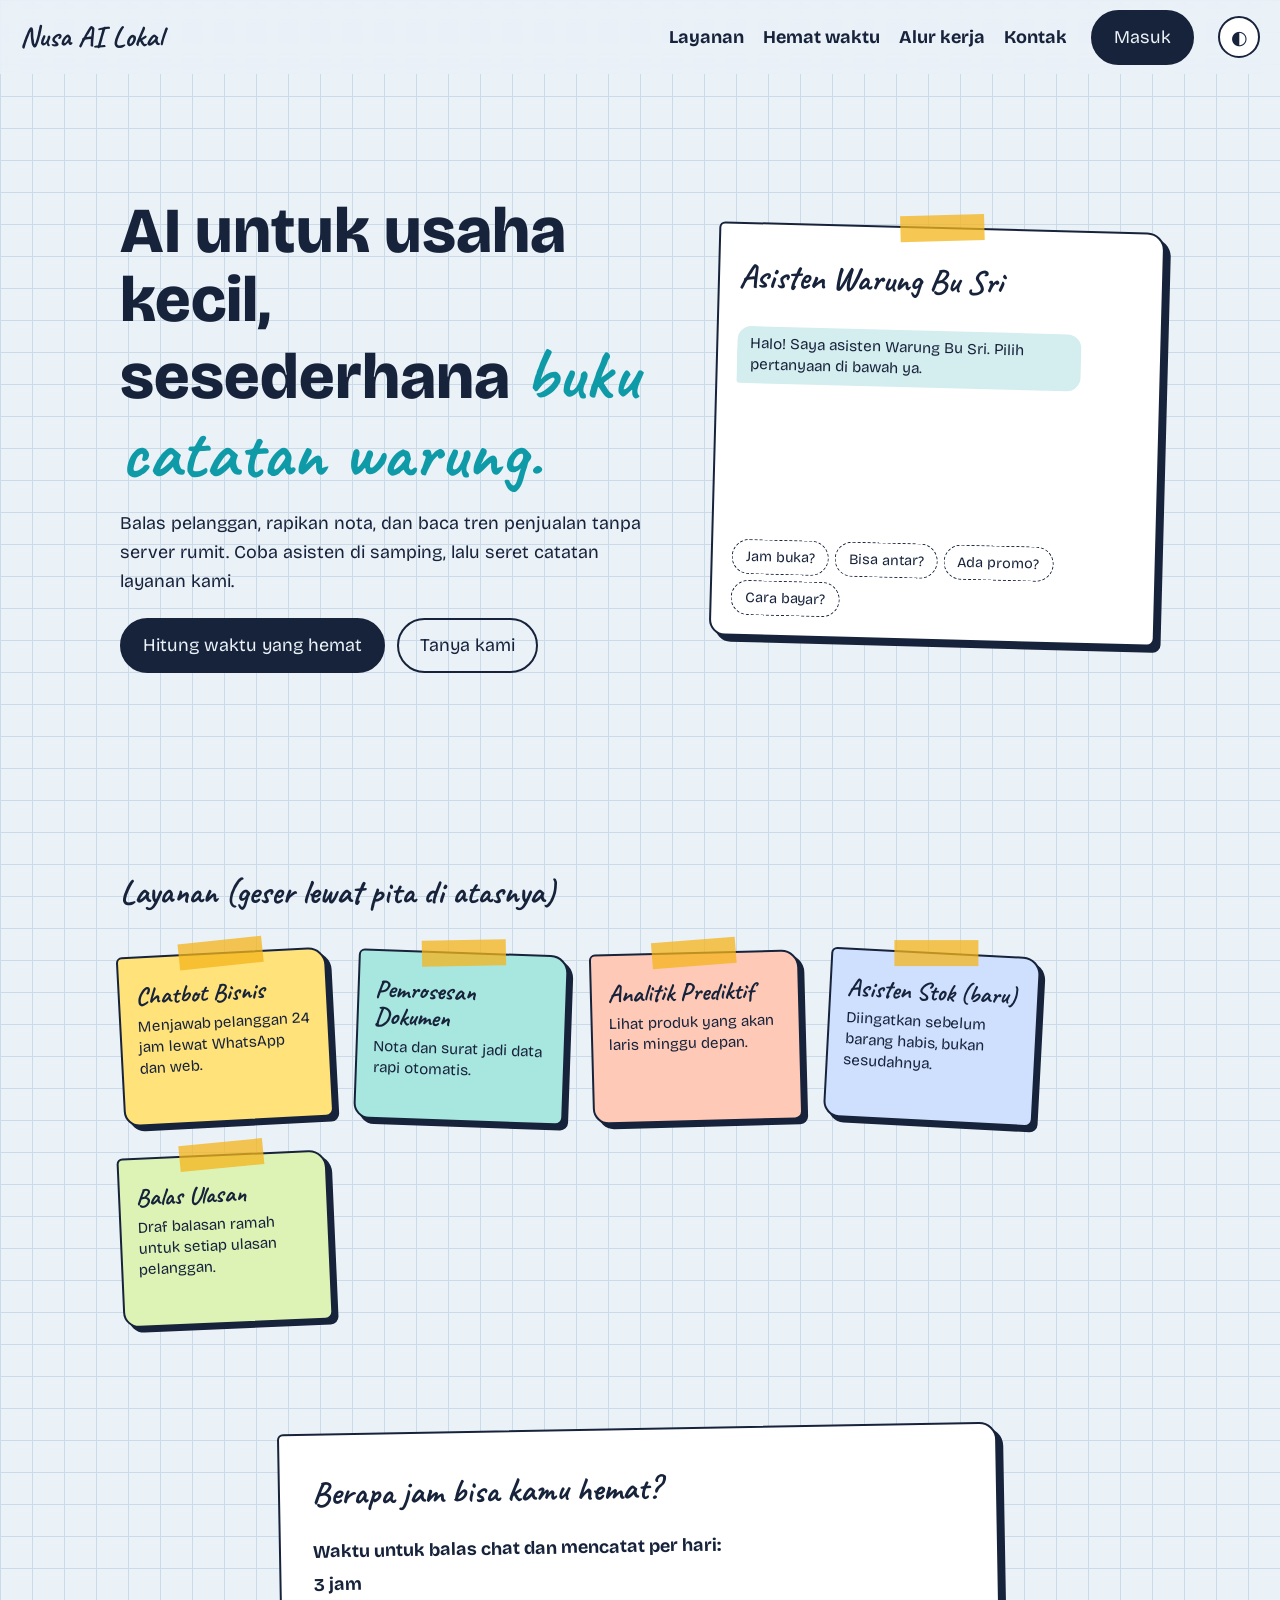
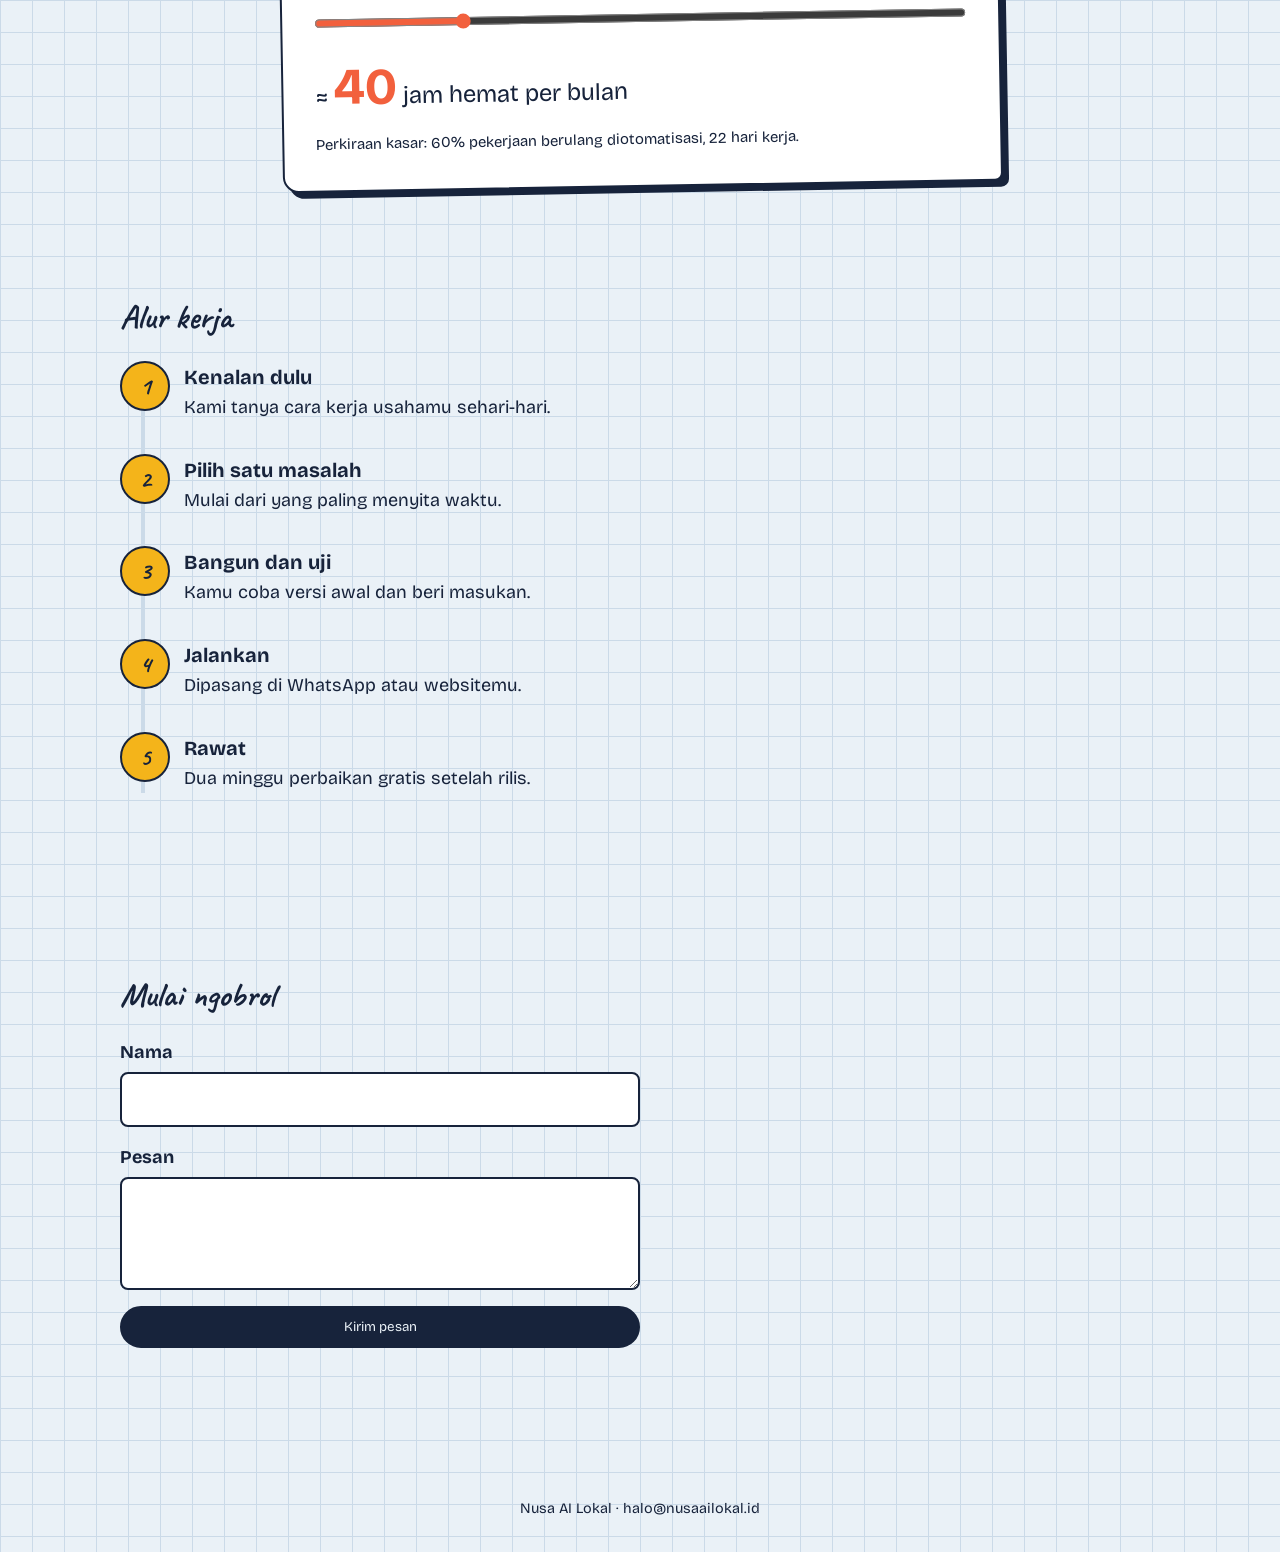
==== commit f51a0a09: "feat: tambahkan halaman login & navigasi ke login.html" ====
--- a/site/index.html
+++ b/site/index.html
@@ -14,8 +14,9 @@
   <div id="loader"><span></span><span></span><span></span><p class="hand">menyiapkan warung digital…</p></div>
 
   <header class="bar">
-    <a class="logo hand" href="#">Nusa AI Lokal</a>
+    <a class="logo hand" href="index.html">Nusa AI Lokal</a>
     <nav><a href="#layanan">Layanan</a><a href="#kalkulator">Hemat waktu</a><a href="#alur">Alur kerja</a><a href="#kontak">Kontak</a></nav>
+    <a class="btn" href="login.html">Masuk</a>
     <button id="theme" aria-label="Ganti tema terang atau gelap">◐</button>
   </header>
 
@@ -79,7 +80,7 @@
     </section>
   </main>
 
-  <footer>Nusa AI Lokal · dibuat untuk praktikum Hermes, OpenCode, dan Docker</footer>
+  <footer>Nusa AI Lokal · halo@nusaailokal.id</footer>
   <canvas id="fx" aria-hidden="true"></canvas>
   <script src="app.js"></script>
 </body>
